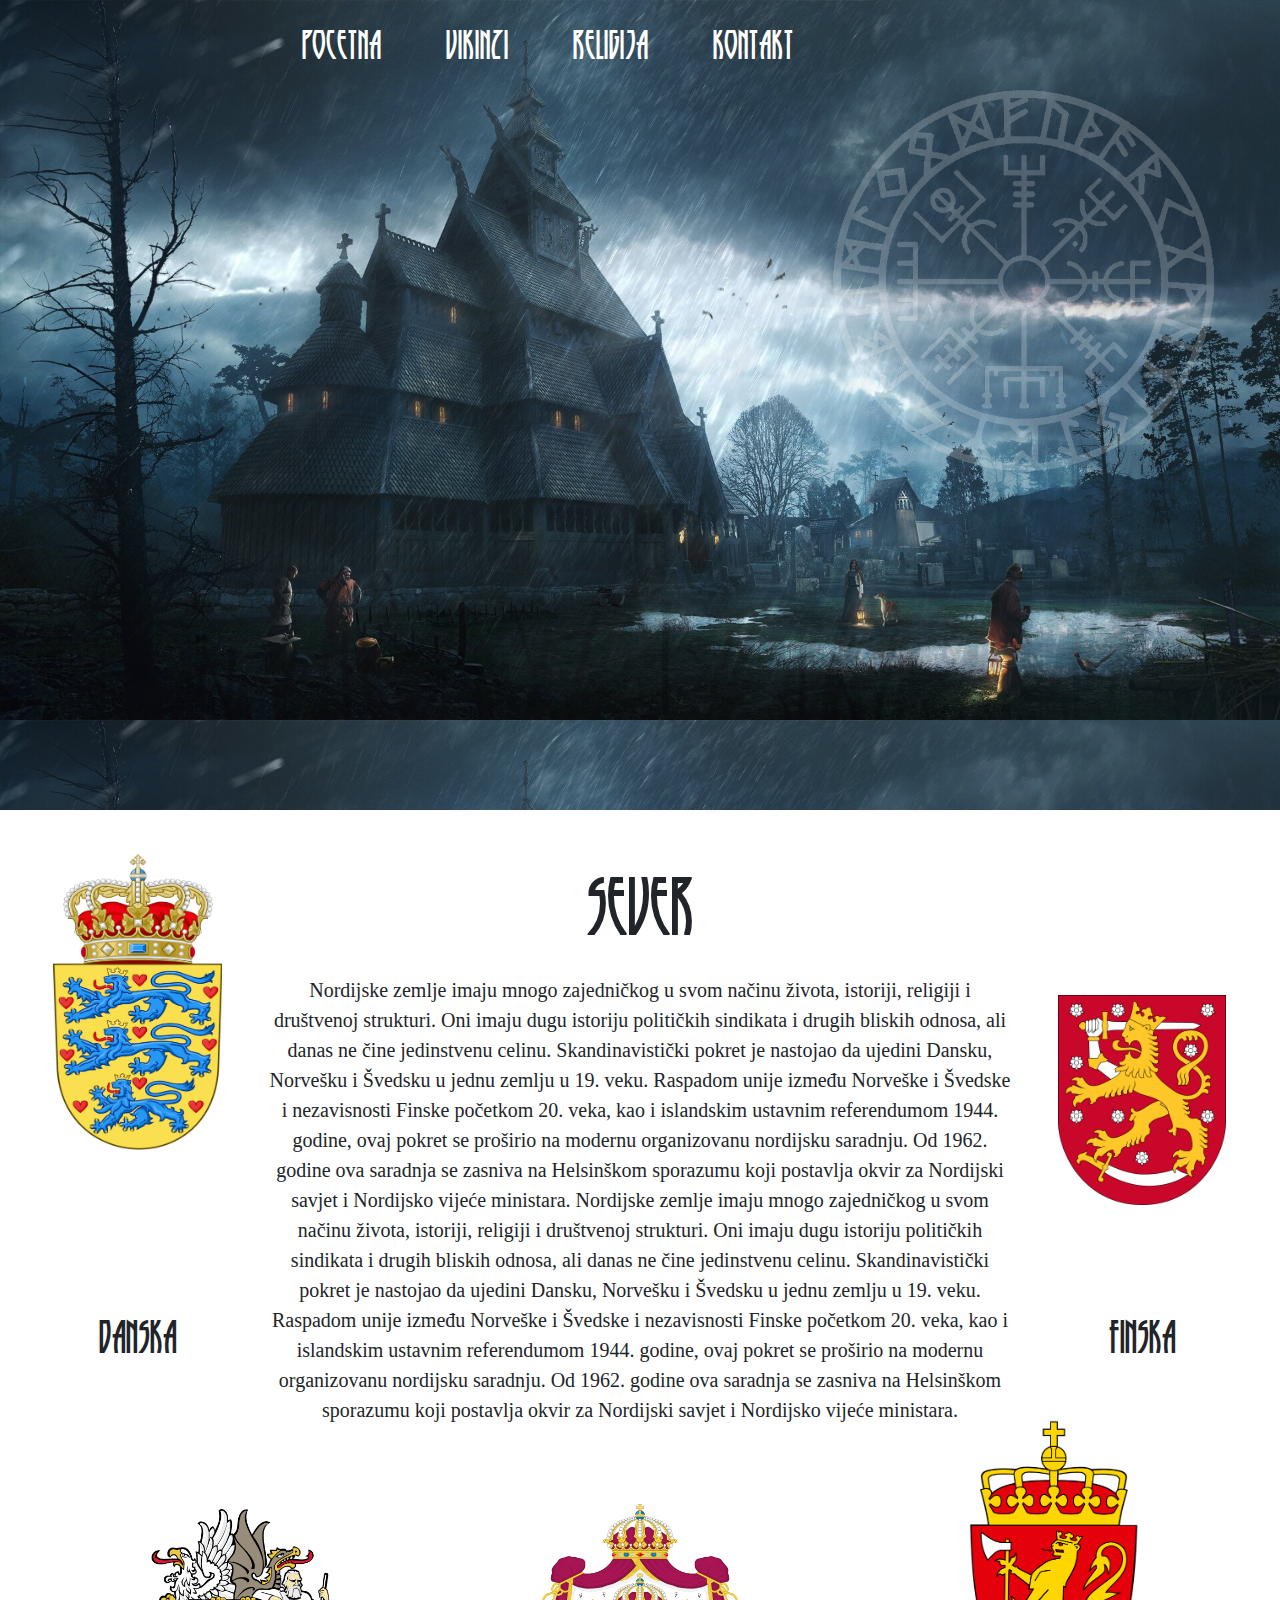
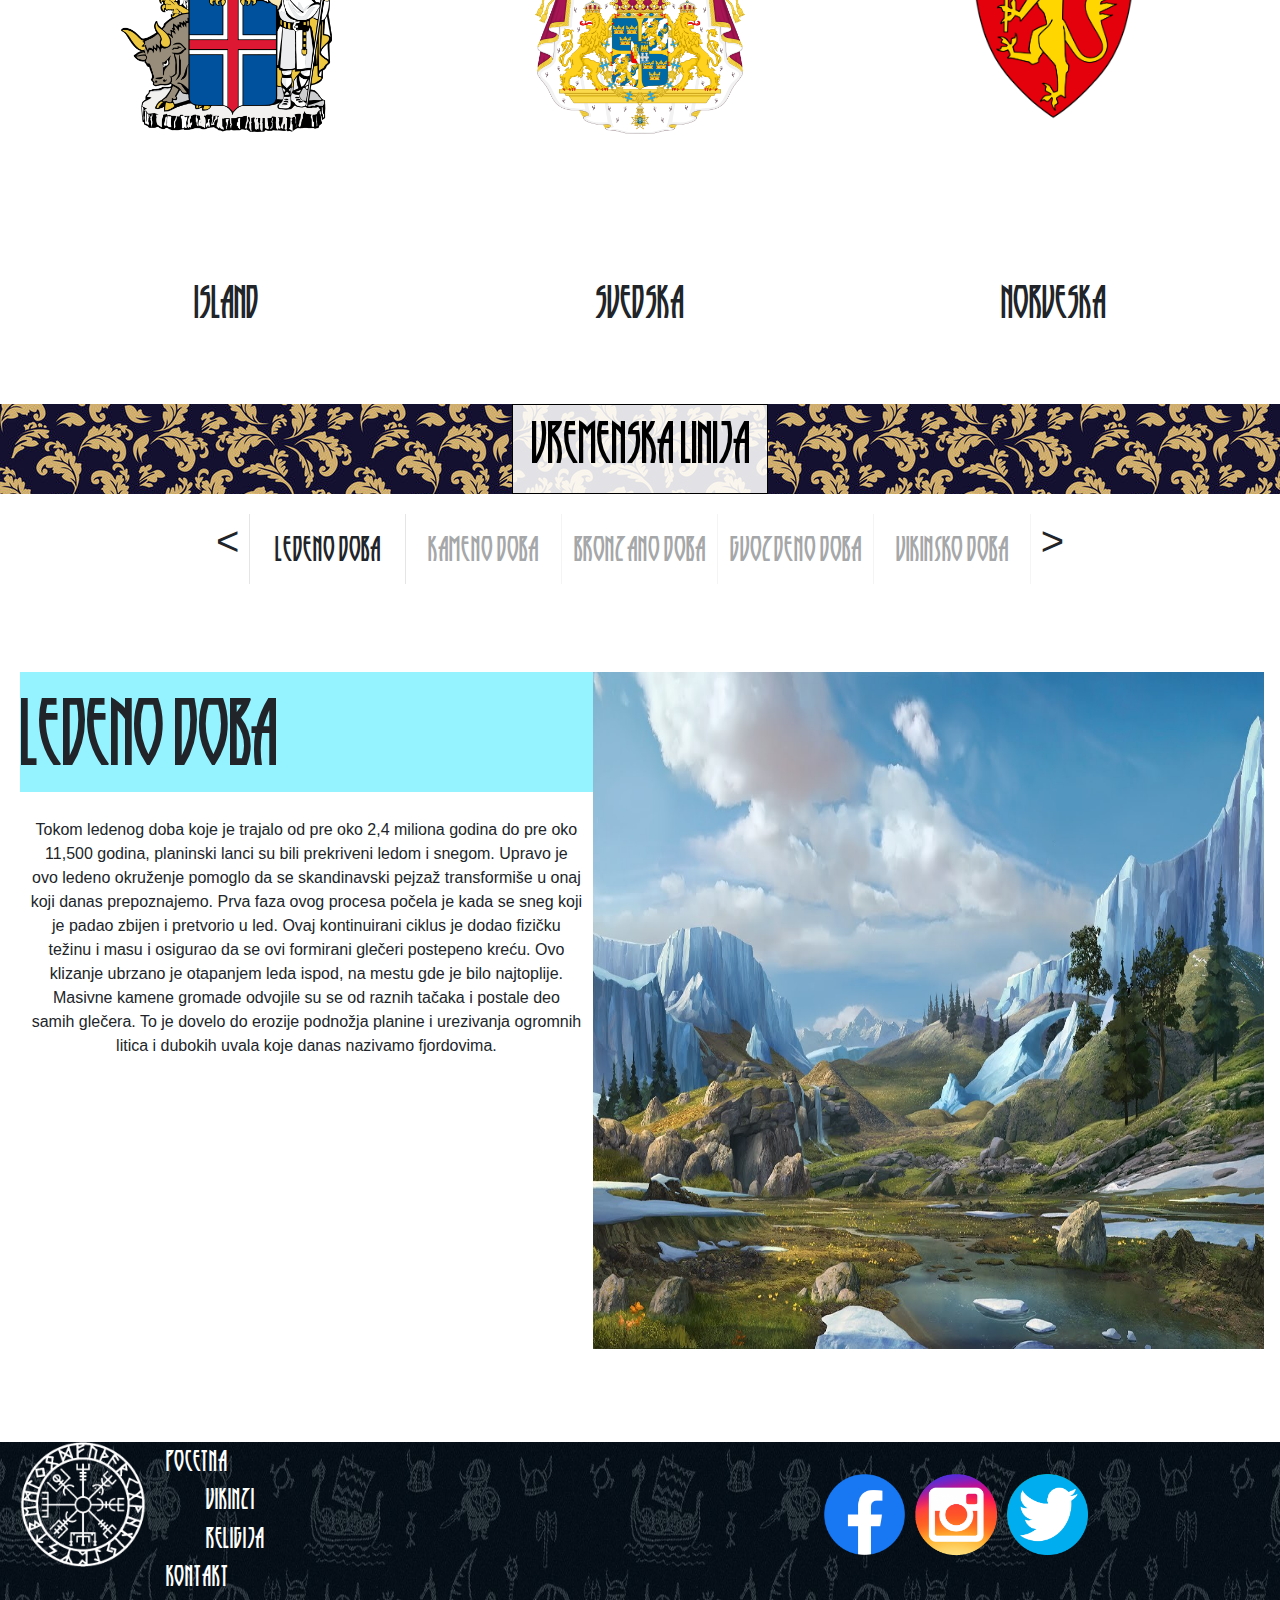
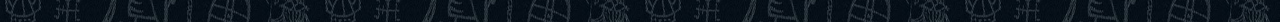
==== index.html @ c55fd747 "commit1" ====
<!DOCTYPE html>
<html lang="en">
<head>
    <meta charset="UTF-8">
    <meta http-equiv="X-UA-Compatible" content="IE=edge">
    <meta name="viewport" content="width=device-width, initial-scale=1.0">  
    <link rel="stylesheet" href="index.css">
    <link rel="preconnect" href="https://fonts.gstatic.com" crossorigin>
<link href="https://fonts.googleapis.com/css2?family=Sora:wght@100;200&display=swap" rel="stylesheet">
<!-- KRAJ FONTA -->
<!-- BOOTSTRAP 4 -->
<link rel="stylesheet" href="https://maxcdn.bootstrapcdn.com/bootstrap/4.0.0/css/bootstrap.min.css" integrity="sha384-Gn5384xqQ1aoWXA+058RXPxPg6fy4IWvTNh0E263XmFcJlSAwiGgFAW/dAiS6JXm" crossorigin="anonymous">

<!-- KRAJ BOOTSTRAPA 4 -->
    <title>Paganism</title>
    <script src="https://ajax.googleapis.com/ajax/libs/jquery/2.1.1/jquery.min.js"></script>
    <script src="https://ajax.googleapis.com/ajax/libs/jquery/3.5.1/jquery.min.js"></script>
    <script src="https://cdnjs.cloudflare.com/ajax/libs/popper.js/1.12.9/umd/popper.min.js" integrity="sha384-ApNbgh9B+Y1QKtv3Rn7W3mgPxhU9K/ScQsAP7hUibX39j7fakFPskvXusvfa0b4Q" crossorigin="anonymous"></script>
    
    <script src="https://maxcdn.bootstrapcdn.com/bootstrap/4.0.0/js/bootstrap.min.js" integrity="sha384-JZR6Spejh4U02d8jOt6vLEHfe/JQGiRRSQQxSfFWpi1MquVdAyjUar5+76PVCmYl" crossorigin="anonymous"></script>
    <script src="javascript.js"></script>
</head>
<body>
    <div class = "navbar1" id="navbar1">
        <div class = "navbar_linkovi1" id = "navbarLink1">
        <a href="index.html">Pocetna</a>
        <a href="vikinzi.html">Vikinzi</a>
        <a href="religija.html">Religija</a>
        <a href="kontakt.html">Kontakt</a>
        </div>
        <!-- <div class="dropdownWrap">
            <p class="dropdown">Bonus ▼</p>
            <div class="dropdownLista">
              <a href="#">Link 1</a>
              <a href="#">Link 2</a>
              <a href="#">Link 3</a>
            </div>
          </div> -->
    </div>
    <div class = "first">
        <div class = "navbar">
            <div class = "navbar_linkovi" id = "navbarLink">
            <a href="index.html">Pocetna</a>
            <a href="vikinzi.html">Vikinzi</a>
            <a href="religija.html">Religija</a>
            <a href="kontakt.html">Kontakt</a>
            </div>
            <!-- <div class="dropdownWrap">
                <p class="dropdown">Bonus ▼</p>
                <div class="dropdownLista">
                  <a href="#">Link 1</a>
                  <a href="#">Link 2</a>
                  <a href="#">Link 3</a>
                </div>
              </div> -->
        </div>

        <div class = "first_norsePNG">

        </div>
    </div>

    <!-- <br><br> --> <br>

    <div class = "second">
        <div class = "second_1strow">
        <div class = "zemlja">
            <div class = "danska_head">

            </div>
            <div class = "danska_body">
                <p>DANSKA</p>
            </div>
            
        </div>

        <div class = "second_text">
            <p style="font-size: 70px;font-family: norse;">SEVER</p>
            <p>Nordijske zemlje imaju mnogo zajedničkog u svom načinu života, istoriji, religiji i društvenoj strukturi. Oni imaju dugu istoriju političkih sindikata i drugih bliskih odnosa, ali danas ne čine jedinstvenu celinu. Skandinavistički pokret je nastojao da ujedini Dansku, Norvešku i Švedsku u jednu zemlju u 19. veku. Raspadom unije između Norveške i Švedske i nezavisnosti Finske početkom 20. veka, kao i islandskim ustavnim referendumom 1944. godine, ovaj pokret se proširio na modernu organizovanu nordijsku saradnju. Od 1962. godine ova saradnja se zasniva na Helsinškom sporazumu koji postavlja okvir za Nordijski savjet i Nordijsko vijeće ministara.
                Nordijske zemlje imaju mnogo zajedničkog u svom načinu života, istoriji, religiji i društvenoj strukturi. Oni imaju dugu istoriju političkih sindikata i drugih bliskih odnosa, ali danas ne čine jedinstvenu celinu. Skandinavistički pokret je nastojao da ujedini Dansku, Norvešku i Švedsku u jednu zemlju u 19. veku. Raspadom unije između Norveške i Švedske i nezavisnosti Finske početkom 20. veka, kao i islandskim ustavnim referendumom 1944. godine, ovaj pokret se proširio na modernu organizovanu nordijsku saradnju. Od 1962. godine ova saradnja se zasniva na Helsinškom sporazumu koji postavlja okvir za Nordijski savjet i Nordijsko vijeće ministara.
            </p>
        </div>

        <div class = "zemlja">
            <div style="height:25%;"></div>
            <div class = "finska_head">

            </div>
            <div class = "finska_body">
                <p>FINSKA</p>
            </div>
            
        </div>

        </div>

        <div class = "second_2ndrow">

        <div class = "zemlja">
            <div style = "height:16%;"></div>
            <div class = "island_head">

            </div>
            <div class = "island_body">
                <p>ISLAND</p>
            </div>
            
        </div>
        
        <div class = "zemlja">
            <div style = "height:15%"></div>
            <div class = "svedska_head">

            </div>
            <div class = "svedska_body">
                <p>SVEDSKA</p>
            </div>
            
        </div>

        <div class = "zemlja">
            <div class = "norveska_head">

            </div>
            <div class = "norveska_body">
                <p>NORVESKA</p>
            </div>
            
        </div>

     </div>

    </div>
    <div class = "banner">
        <p style = "border:1px solid black;height:100%;width:20%;background-color:rgba(255, 255, 255, 0.877);font-size: 50px;color:black;margin: auto;text-align:center;font-family: norse;">VREMENSKA LINIJA</p>
    </div>

    
    <div class = "timeline">
        <div class = "timeline_head">
            <p class = "strelica" onclick="funkcijaStreliceLevo()"><</p>
            <div class = "iceage1" id="iceage1" onclick="funkcija()" style = "border-left:1px solid rgba(0, 0, 0, 0.1);">Ledeno doba</div>
            <div class = "stoneage1" id="stoneage1" onclick="funkcija1()" style = "opacity:0.4;">Kameno doba</div>
            <div class = "bronzeage1" id="bronzeage1" onclick="funkcija2()" style = "opacity:0.4;">Bronzano doba</div>
            <div class = "ironage1" id="ironage1" onclick="funkcija3()" style = "opacity:0.4;">Gvozdeno doba</div>
            <div class = "vikingage1" id="vikingage1" onclick="funkcija4()" style = "opacity:0.4;">Vikinsko doba</div>
            <p class = "strelica" onclick="funkcijaStreliceDesno()">></p>
        </div>
        <div class = "timeline_body">
            <!-- <div class = "timeline_linija" style="text-align: center;">
                <p style="width:10%; border:1px solid">2,400,000g. pne - 9030g. pne</p>
            </div> -->
            <br><br>
            <div class = "age" id="iceage">

                <div class = "age_text">
                    <p style = "font-family: norse;font-size: 80px;background-color: rgb(148, 243, 255);">LEDENO DOBA</p>
                <p style="padding:10px; text-align: center;">Tokom ledenog doba koje je trajalo od pre oko 2,4 miliona godina do pre oko 11,500 godina, planinski lanci su bili prekriveni ledom i snegom. Upravo je ovo ledeno okruženje pomoglo da se skandinavski pejzaž transformiše u onaj koji danas prepoznajemo.
                    Prva faza ovog procesa počela je kada se sneg koji je padao zbijen i pretvorio u led. Ovaj kontinuirani ciklus je dodao fizičku težinu i masu i osigurao da se ovi formirani glečeri postepeno kreću. Ovo klizanje ubrzano je otapanjem leda ispod, na mestu gde je bilo najtoplije.
                    
                    Masivne kamene gromade odvojile su se od raznih tačaka i postale deo samih glečera. To je dovelo do erozije podnožja planine i urezivanja ogromnih litica i dubokih uvala koje danas nazivamo fjordovima.   
                </p>
                </div>
                <div class = "iceage_img">
                    
                </div>
            </div>
            <div class = "ageHidden" id="stoneage">
                <div class = "age_text">
                    <p style = "font-family: norse;font-size: 80px;background-color: #afafaf;">KAMENO DOBA</p>
                    <p style="padding:10px; text-align: center;">Otapanje ledenih pokrivača donelo je novu eru, kameno doba. Ove otvorene obalne ravnice postale su idealna mesta za najranije skandinavske stanovnike da obrađuju zemlju. Ovi prvi doseljenici regiona mogu se pratiti još od kamenog doba.
    
                    Dokazi sugerišu da je ova populacija prvi put stigla negde između 10.000 pne i 5.000 pne. Prvo su se naselili na ravnim prostranstvima Danske i na jugu Švedske. Drugi delovi Evrope su već bili naseljeni u to vreme.
                    
                    Prvi poznati Skandinavac bio je "čovek Kelbjerga", datirano oko 8.000 godina pre nove ere. Njegovo telo je pronađeno iz močvare u Kelbjergu u Danskoj, nedaleko od Odensea.
                </p> 
                </div>
                <div class = "stoneage_img">
    
                </div>
                
            </div>
            
            <div class = "ageHidden" id = "bronzeage">
                <div class = "age_text">
                    <p style = "font-family: norse;font-size: 80px;background-color: #ffd1b0;">BRONZANO DOBA</p>
                    <p style="padding:10px; text-align: center;">Sledeće je došlo nordijsko bronzano doba između 1700. i 500. pre nove ere. U ovom periodu ne vidimo samo naseljenike na područjima Švedske i Danske, već i Norveške. Generalno, naseljena područja su nastala u priobalnim i nižim područjima, od granice sa Švedskom pa sve do Trondhajma.
                    Tokom bronzanog doba nije bilo gradova i velikih sela, samo mali broj stanova i salaša na jednom mestu. Uglavnom su se sastojale od dugih drvenih konstrukcija, sličnih dugim kućama koje su gradili Vikinzi, i bili su dom za velike porodice i srodstva.
                    U to vreme ljudi su se bavili zemljoradnjom, sa pšenicom, prosom i ječmom, najzastupljenijim usevima. Pošto su ova naselja bila na obali, i ribolov je postao sastavni deo lova na hranu. Pored toga, lovili su i u unutrašnjosti zemlje na životinje poput losa i jelena.
                    Ljudi iz bronzanog doba su takođe izvozili ćilibar (fosilizovanu smolu drveta) u zamenu za metale. Ovim zanatom, Skandinavci su postali veoma vešti u metalskoj obradi.</p>
                </div>
                <div class = "bronzeage_img">
    
                </div>
            </div>

            <div class = "ageHidden" id = "ironage">
                <div class = "age_text">
                    <p style = "font-family: norse;font-size: 80px;background-color: #ada99f ;">GVOZDENO DOBA</p>
                <p style="padding:10px; text-align: center;">Nakon bronzanog doba, došlo je skandinavsko gvozdeno doba od oko 500. pre nove ere do 800. godine nove ere. To je neposredno prethodilo početku doba Vikinga, koje je počelo oko 800. godine nove ere.
                    Ipak, stanovništvo je bilo ograničeno na nizije i priobalna područja u Norveškoj, Švedskoj i Danskoj. Međutim, prvobitna naselja iz prethodnog doba bila su veća i robusnija. Iznikli su na zemljištima koja su ranije bila samo okupirana od prirode.
                    Zbog sukoba i ratova u centralnoj Evropi između keltskih plemena i mediteranskog stanovništva, trgovina u i iz Skandinavije je bila ozbiljno poremećena. Većina uspostavljenih ruta prolazila je upravo kroz ova napeta područja i tako je trgovina skoro stala. Po prvi put posle mnogo godina, narod Skandinavije je morao da bude potpuno samodovoljan. Morali su biti snalažljivi, pa su razvili nove načine preživljavanja. U Danskoj, sa sada oskudnom količinom uvezenih metala, gvožđe se proizvodilo iz naslaga pronađenih u močvarama.
                    Gvožđe je bilo mnogo jače i korisnije za oružje i oruđe, tako da narod više nije morao da zavisi od uvezene bronze iz Evrope.</p>
                </div>
                <div class = "ironage_img">
    
                </div>
            </div>

            <div class = "ageHidden" id = "vikingage">
                <div class = "age_text">
                    <p style = "font-family: norse;font-size: 80px; background-color: #67bebe;">VIKINSKO DOBA</p>
            <p style="padding:10px; text-align: center;">Vikinško doba (793–1066. n.e.) je period srednjeg veka kada su nordijci poznati kao Vikinzi preduzeli velike napade, kolonizaciju, osvajanje i trgovinu širom Evrope i stigli do Severne Amerike. Priče iz tog doba — neke zasnovane na činjenicama, druge uglavnom na fikciji — takođe su postale deo popularne kulture, posebno poslednjih godina.</p>
                </div>
                <div class = "vikingage_img">
    
                </div>
            </div>
        </div>
    </div>
    <br><br>


    <div class = "footer">
        <div class = "footer_img"></div>
        <div class = "footer_text"> 
            <a href="index.html">Pocetna</a> <br>
            &nbsp&nbsp&nbsp&nbsp&nbsp&nbsp&nbsp&nbsp&nbsp<a href="vikinzi.html">Vikinzi</a> <br>
            &nbsp&nbsp&nbsp&nbsp&nbsp&nbsp&nbsp&nbsp&nbsp<a href="religija.html">Religija</a> <br>
            <a href="kontakt.html">Kontakt</a>
        </div>
        <div class = "footer_button"></div>
        <div style = "height:70%;width:15%; display:flex;margin:auto;">

            <a href = "https://www.facebook.com"class = "slika" style="text-align: center; padding:5px;"><img src="img/facebook.webp" style="height:70%"alt=""></a> 
            <a href = "https://www.instagram.com"class = "slika" style="text-align: center; padding:5px;"><img src="img/instagram.png" style="height:70%"alt=""></a>
            <a href = "https://www.twitter.com"class = "slika" style="text-align: center; padding:5px;"><img src="img/twitter.png" style="height:70%"alt=""></a>
            </div>
    </div>
</body>
</html>
---- index.css ----
body {
    /* height:3000px; */
    /* background: rgb(49,94,99);
    background: linear-gradient(0deg, rgba(49,94,99,1) 0%, rgba(255,255,255,1) 100%); */
    /* background: rgb(21,82,70);
    background: linear-gradient(0deg, rgba(21,82,70,1) 0%, rgba(255,255,255,1) 100%); */
    /* background: rgb(0,0,0);
background: linear-gradient(0deg, rgba(0,0,0,1) 0%, rgba(178,245,255,1) 100%); */
    /* background: rgb(0,0,0);
background: linear-gradient(0deg, rgba(0,0,0,1) 0%, rgba(24,24,24,1) 10%, rgba(22,31,32,1) 17%, rgba(35,53,54,1) 26%, rgba(55,86,87,1) 34%, rgba(140,202,204,1) 67%, rgba(187,246,247,1) 83%, rgba(238,252,252,1) 100%); */
    /* background: rgb(0,0,0);
background: linear-gradient(0deg, rgba(0,0,0,1) 0%, rgba(32,32,65,1) 40%, rgba(92,175,203,1) 87%, rgba(171,241,255,1) 100%); */
/* background: rgb(0,0,0);
background: linear-gradient(0deg, rgba(0,0,0,1) 0%, rgba(64,102,103,1) 47%, rgba(205,253,255,1) 100%); */
/* background: rgb(0,0,0);
background: linear-gradient(0deg, rgba(0,0,0,1) 0%, rgba(31,44,45,1) 17%, rgba(55,86,87,1) 34%, rgba(140,202,204,1) 67%, rgba(187,246,247,1) 83%, rgba(238,252,252,1) 100%); */
}
@font-face {
    font-family: norse;
    src: url(font/RunyTunesRevisitedNF.ttf);
}

.first {
    width:100%;
    height:90vh;
    background-image: url('img/head7.jpg');
    background-size:100%;
}
.first_norsePNG {
    width:40%;
    height: 70%;
    background-size: contain;
    background-repeat: no-repeat;
    position:relative;
    float:right;
    opacity:0.2;
    align-items: center;
    /* border: 1px solid red; */
    background-image: url('img/asd33.png');
}

@font-face {
    font-family: norse2;
    src: url(font/Norse.otf);
}



.navbar {
    width:60%;
    height:11%;
    margin:auto;
    color:white;
}
.navbar_linkovi {
    
    font-size: 35px;
    font-family: norse;
}
.navbar a {
    padding:30px;
    margin:auto;
    color:white;
}
.navbar a:hover {
    text-decoration: none;
    color: #add8e6;
}





.navbar1 {
    width:100%;
    height:7%;
    background-color: rgb(0, 0, 0);
    color:white;
    visibility: hidden;
    position:fixed;
    z-index: 1;
}
.navbar_linkovi1 {
    
    font-size: 35px;
    font-family: norse;
}
.navbar1 a {
    padding:30px;
    margin:auto;
    color:white;
}
.navbar1 a:hover {
    text-decoration: none;
    color: #add8e6;
}





.dropdown {
    border: none;
    background-color: transparent;
}
.dropdownLista {
    display: none;
    position: absolute;
    background-color: rgba(255, 255, 255, 0.37);
}
.dropdownLista a {
    color: black;
    padding: 12px 16px;
    display: block;
}
  
.dropdownLista a:hover {
    background-color: #ddd;
}
.dropdownWrap:hover .dropdownLista {
    display: block;
}


/* TIMELINE */

.timeline {
    width:100%;
    height:100vh;
    padding:20px;
}
.timeline_head {
    width:70%;
    height:70px;
    margin:auto;
    display:flex;
    user-select: none;
}

.timeline_head div {
    text-align: center;
    line-height: 70px;
    font-family: norse;
    font-size: 30px;
    width:20%;
    height:100%;
    border-right:1px solid rgba(0, 0, 0, 0.1);

}
.timeline_head div:hover {
    background: rgb(139,139,139);
    background: linear-gradient(180deg, rgba(139,139,139,1) 0%, rgba(255,255,255,1) 0%, rgba(255,255,255,1) 38%, rgba(255,255,255,1) 63%, rgba(139,139,139,1) 100%);
    cursor: pointer;
}
.timeline_body {
    width:100%;
    height:80%;
    margin-top: 40px;
}
.timeline_linija {
    width:100%;
    height:1px;padding:20px;
}
.age {
    width:97.2%;
    height:75.2%;
    display:flex;  
    opacity:1;
    position: absolute;
    transition: visibility 0s linear 300ms, opacity 300ms;

}
.age_text {
    height:100%;
    width:46.5%; 

}
.ageHidden {
    width:97.2%;
    height:75.2%;
    display:flex;  
    position: absolute;
    opacity:0;
    transition: visibility 0s linear 300ms, opacity 300ms;

}
.iceage_img {
    background-image: url('img/iceAge.jpg');
    background-size: 100% 100%;

    width:54.5%;
    height:100%;
}
.stoneage_img {
    background-image: url('img/stoneAge.jpg');
    background-size: 100% 100%;
    width:54.5%;
    height:100%;
}
.bronzeage_img {
    background-image: url('img/bronzeAge.jpeg');
    background-size: 100% 100%;
    width:54.5%;
    height:100%;
}
.ironage_img {
    background-image: url('img/ironAge.jpg');
    background-size: 100% 100%;
    width:54.5%;
    height:100%;
}
.vikingage_img {
    background-image: url('img/vikingAge.jpg');
    background-size: 100% 100%;
    width:54.5%;
    height:100%;
}

.strelica {
    display: flex; 
    align-items: center; 
    font-size:40px;
    margin-right: 10px; 
    margin-left: 10px; 
    cursor: pointer;
    user-select: none;
}
.strelica:hover {
    color: blue;
}

/* SECOND */

.second {
    width:100%;
    height:130vh;
    padding:20px;
    /* border: 1px solid red; */
    
}
.second_text {
    width:60%;
    height:100%;
    font-size: 20px;
    font-family: 'sans serif';
    text-align: center;
}
.second_1strow{
    width:100%;
    height:50%;

    display:flex;
}
.second_1strow div {
    margin:auto;
}
.second_2ndrow{
    width:100%;
    height:50%;
    display:flex;
}
.second_2ndrow div {
    margin:auto;
}
/* DANSKA */

.zemlja {
    width:17%;
    height:100%;

}
.danska_head {
    width:80%;
    height:80%;

    background-size: contain;
    background-repeat: no-repeat;
    background-image: url('img/1.png');
}
.danska_body {
    width:100%;
    height:20%;
    text-align: center;
    font-size: 40px;
    font-family: norse;
}

/* FINSKA */

.finska_head {
    width:80%;
    height:55%;

    background-size: contain;
    background-repeat: no-repeat;
    background-image: url('img/2.png');
}
.finska_body {
    width:100%;
    height:20%;
    text-align: center;
    font-size: 40px;
    font-family: norse;
}

/* ISLAND */

.island_head {
    width:100%;
    height:64%;
    background-size: contain;
    background-repeat: no-repeat;
    background-image: url('img/3.png');
}
.island_body {
    width:100%;
    height:20%;
    text-align: center;
    font-size: 40px;
    font-family: norse;
}

/* NORVESKA */

.norveska_head {
    width:80%;
    height:80%;
    background-size: contain;
    background-repeat: no-repeat;
    background-image: url('img/4.png');
}
.norveska_body {
    width:100%;
    height:20%;
    text-align: center;
    font-size: 40px;
    font-family: norse;
}

/* SVEDSKA */

.svedska_head {
    width:100%;
    height:65%;
    background-size: contain;
    background-repeat: no-repeat;
    background-image: url('img/5.webp');
}
.svedska_body {
    width:100%;
    height:20%;
    text-align: center;
    font-size: 40px;
    font-family: norse;
}

.banner {
    width:100%;
    height:10vh;
   
    background-image: url('img/nordicPattern1.jpg');
}

/* FOOTER */

.footer {
    width:100%;
    height:20vh;
    display:flex;
    background-image: url('img/footerJPG.jpeg');
    background-size: 25% 400%;
}
.footer_img {
    background-image: url('img/asd33.png');
    width:13%;

    height:100%;
    background-size: contain;
    background-repeat: no-repeat;
}
.footer_text {
    width:30%;
    height:100%;

}
.footer_text a {
    color:white;
    font-size: 160%;
    font-family: norse;
}
.footer_text a:hover {
    text-decoration: none;
    color: #add8e6;
}
.slika:hover {
    zoom:150%;
    cursor: pointer;
}
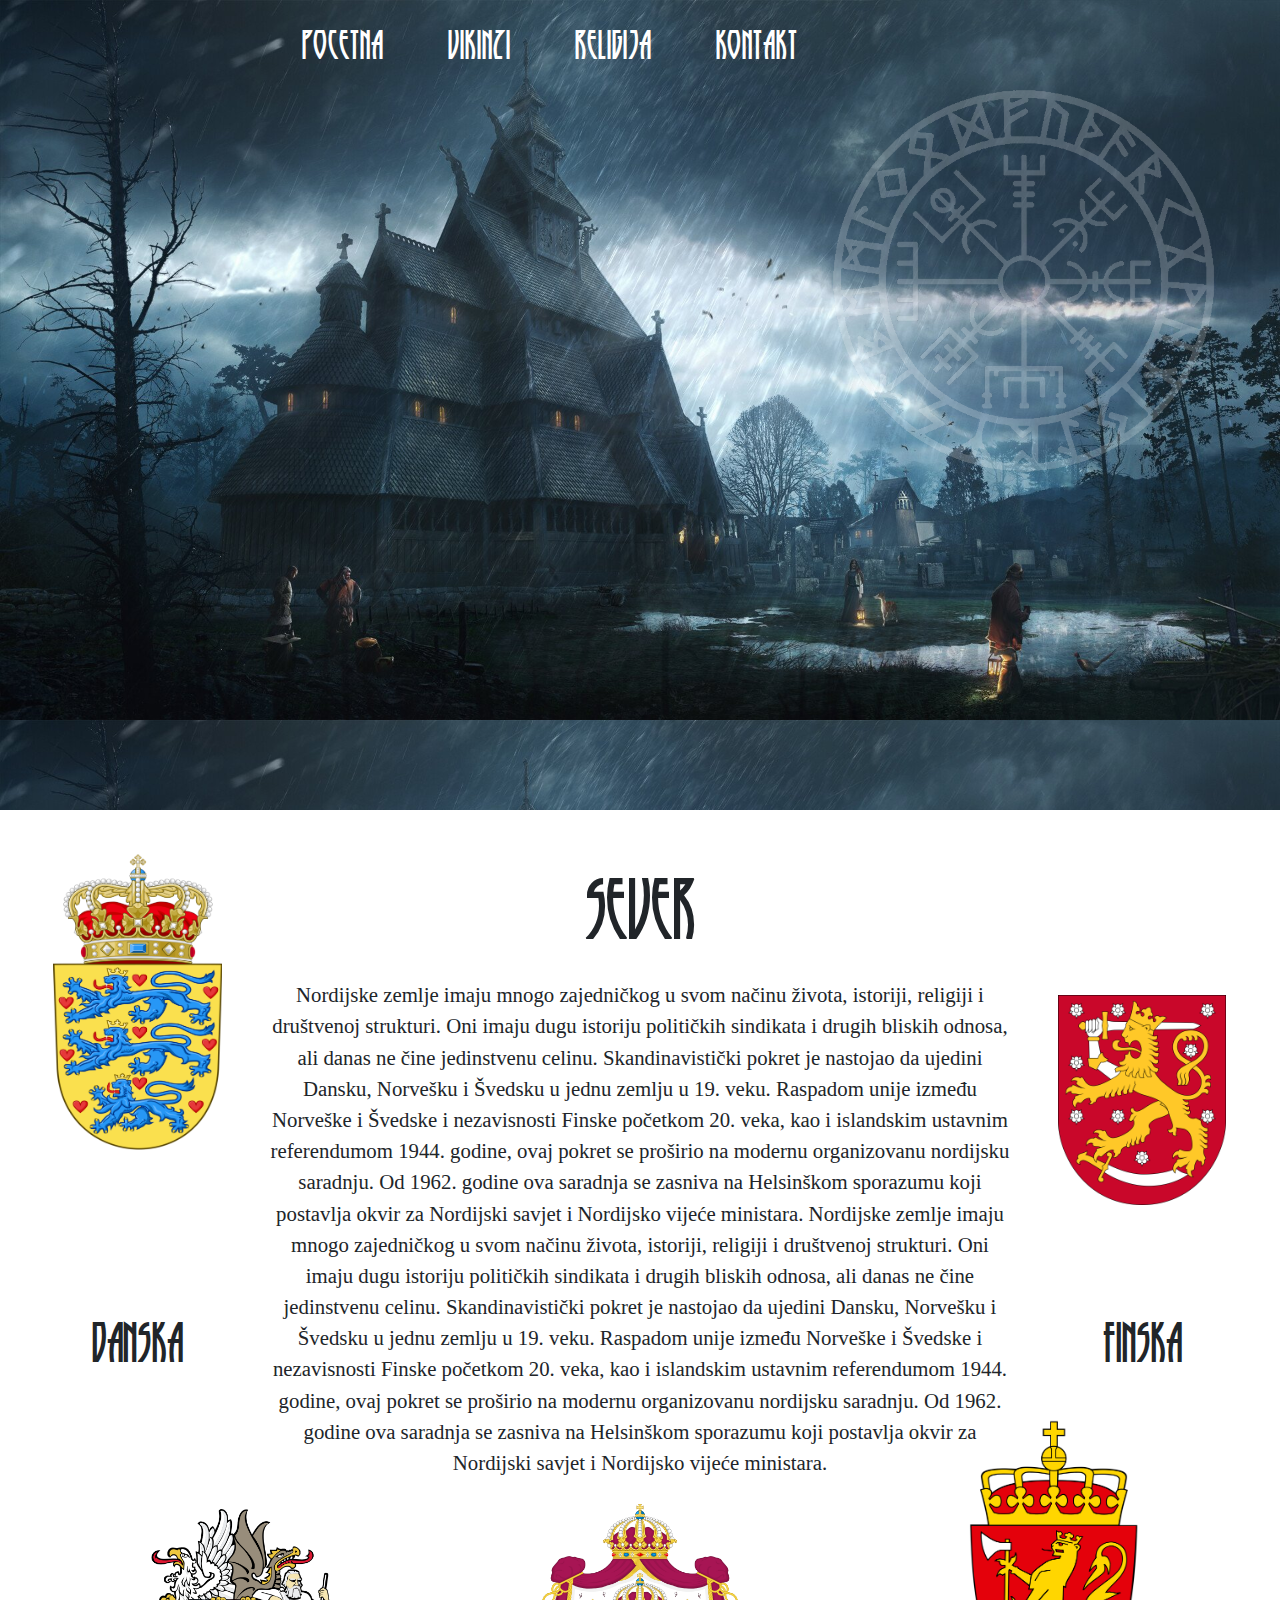
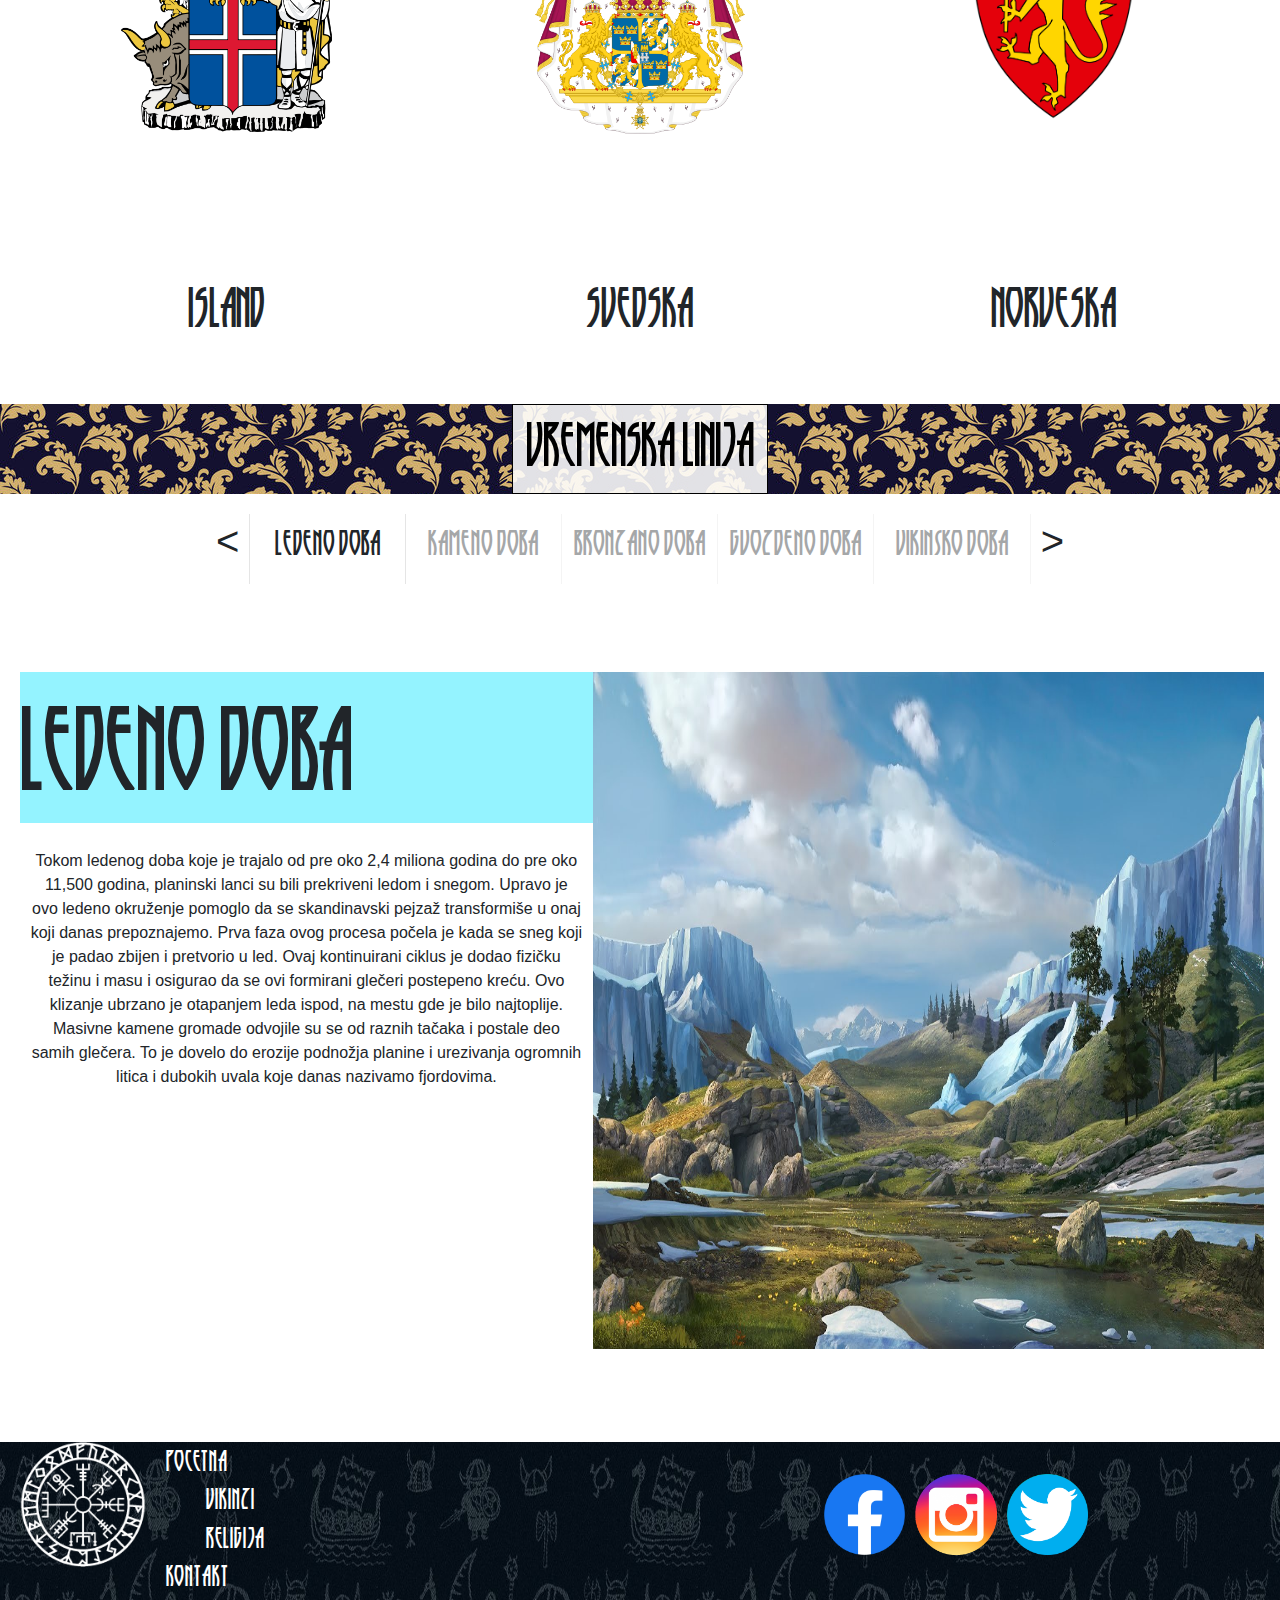
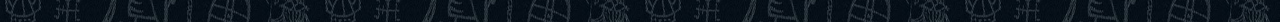
==== commit 97507405: "commitFinal" ====
--- a/index.html
+++ b/index.html
@@ -28,14 +28,6 @@
         <a href="religija.html">Religija</a>
         <a href="kontakt.html">Kontakt</a>
         </div>
-        <!-- <div class="dropdownWrap">
-            <p class="dropdown">Bonus ▼</p>
-            <div class="dropdownLista">
-              <a href="#">Link 1</a>
-              <a href="#">Link 2</a>
-              <a href="#">Link 3</a>
-            </div>
-          </div> -->
     </div>
     <div class = "first">
         <div class = "navbar">
@@ -45,14 +37,6 @@
             <a href="religija.html">Religija</a>
             <a href="kontakt.html">Kontakt</a>
             </div>
-            <!-- <div class="dropdownWrap">
-                <p class="dropdown">Bonus ▼</p>
-                <div class="dropdownLista">
-                  <a href="#">Link 1</a>
-                  <a href="#">Link 2</a>
-                  <a href="#">Link 3</a>
-                </div>
-              </div> -->
         </div>
 
         <div class = "first_norsePNG">
@@ -60,7 +44,7 @@
         </div>
     </div>
 
-    <!-- <br><br> --> <br>
+    <br>
 
     <div class = "second">
         <div class = "second_1strow">
@@ -75,7 +59,7 @@
         </div>
 
         <div class = "second_text">
-            <p style="font-size: 70px;font-family: norse;">SEVER</p>
+            <p style="font-size: 350%;font-family: norse;">SEVER</p>
             <p>Nordijske zemlje imaju mnogo zajedničkog u svom načinu života, istoriji, religiji i društvenoj strukturi. Oni imaju dugu istoriju političkih sindikata i drugih bliskih odnosa, ali danas ne čine jedinstvenu celinu. Skandinavistički pokret je nastojao da ujedini Dansku, Norvešku i Švedsku u jednu zemlju u 19. veku. Raspadom unije između Norveške i Švedske i nezavisnosti Finske početkom 20. veka, kao i islandskim ustavnim referendumom 1944. godine, ovaj pokret se proširio na modernu organizovanu nordijsku saradnju. Od 1962. godine ova saradnja se zasniva na Helsinškom sporazumu koji postavlja okvir za Nordijski savjet i Nordijsko vijeće ministara.
                 Nordijske zemlje imaju mnogo zajedničkog u svom načinu života, istoriji, religiji i društvenoj strukturi. Oni imaju dugu istoriju političkih sindikata i drugih bliskih odnosa, ali danas ne čine jedinstvenu celinu. Skandinavistički pokret je nastojao da ujedini Dansku, Norvešku i Švedsku u jednu zemlju u 19. veku. Raspadom unije između Norveške i Švedske i nezavisnosti Finske početkom 20. veka, kao i islandskim ustavnim referendumom 1944. godine, ovaj pokret se proširio na modernu organizovanu nordijsku saradnju. Od 1962. godine ova saradnja se zasniva na Helsinškom sporazumu koji postavlja okvir za Nordijski savjet i Nordijsko vijeće ministara.
             </p>
@@ -132,7 +116,7 @@
 
     </div>
     <div class = "banner">
-        <p style = "border:1px solid black;height:100%;width:20%;background-color:rgba(255, 255, 255, 0.877);font-size: 50px;color:black;margin: auto;text-align:center;font-family: norse;">VREMENSKA LINIJA</p>
+        <p style = "border:1px solid black;height:100%;width:20%;background-color:rgba(255, 255, 255, 0.877);font-size: 330%;color:black;margin: auto;text-align:center;font-family: norse;">VREMENSKA LINIJA</p>
     </div>
 
     
@@ -147,14 +131,12 @@
             <p class = "strelica" onclick="funkcijaStreliceDesno()">></p>
         </div>
         <div class = "timeline_body">
-            <!-- <div class = "timeline_linija" style="text-align: center;">
-                <p style="width:10%; border:1px solid">2,400,000g. pne - 9030g. pne</p>
-            </div> -->
+
             <br><br>
             <div class = "age" id="iceage">
 
                 <div class = "age_text">
-                    <p style = "font-family: norse;font-size: 80px;background-color: rgb(148, 243, 255);">LEDENO DOBA</p>
+                    <p style = "font-family: norse;font-size: 630%;background-color: rgb(148, 243, 255);">LEDENO DOBA</p>
                 <p style="padding:10px; text-align: center;">Tokom ledenog doba koje je trajalo od pre oko 2,4 miliona godina do pre oko 11,500 godina, planinski lanci su bili prekriveni ledom i snegom. Upravo je ovo ledeno okruženje pomoglo da se skandinavski pejzaž transformiše u onaj koji danas prepoznajemo.
                     Prva faza ovog procesa počela je kada se sneg koji je padao zbijen i pretvorio u led. Ovaj kontinuirani ciklus je dodao fizičku težinu i masu i osigurao da se ovi formirani glečeri postepeno kreću. Ovo klizanje ubrzano je otapanjem leda ispod, na mestu gde je bilo najtoplije.
                     
@@ -167,7 +149,7 @@
             </div>
             <div class = "ageHidden" id="stoneage">
                 <div class = "age_text">
-                    <p style = "font-family: norse;font-size: 80px;background-color: #afafaf;">KAMENO DOBA</p>
+                    <p style = "font-family: norse;font-size: 630%;background-color: #afafaf;">KAMENO DOBA</p>
                     <p style="padding:10px; text-align: center;">Otapanje ledenih pokrivača donelo je novu eru, kameno doba. Ove otvorene obalne ravnice postale su idealna mesta za najranije skandinavske stanovnike da obrađuju zemlju. Ovi prvi doseljenici regiona mogu se pratiti još od kamenog doba.
     
                     Dokazi sugerišu da je ova populacija prvi put stigla negde između 10.000 pne i 5.000 pne. Prvo su se naselili na ravnim prostranstvima Danske i na jugu Švedske. Drugi delovi Evrope su već bili naseljeni u to vreme.
@@ -183,7 +165,7 @@
             
             <div class = "ageHidden" id = "bronzeage">
                 <div class = "age_text">
-                    <p style = "font-family: norse;font-size: 80px;background-color: #ffd1b0;">BRONZANO DOBA</p>
+                    <p style = "font-family: norse;font-size: 630%;background-color: #ffd1b0;">BRONZANO DOBA</p>
                     <p style="padding:10px; text-align: center;">Sledeće je došlo nordijsko bronzano doba između 1700. i 500. pre nove ere. U ovom periodu ne vidimo samo naseljenike na područjima Švedske i Danske, već i Norveške. Generalno, naseljena područja su nastala u priobalnim i nižim područjima, od granice sa Švedskom pa sve do Trondhajma.
                     Tokom bronzanog doba nije bilo gradova i velikih sela, samo mali broj stanova i salaša na jednom mestu. Uglavnom su se sastojale od dugih drvenih konstrukcija, sličnih dugim kućama koje su gradili Vikinzi, i bili su dom za velike porodice i srodstva.
                     U to vreme ljudi su se bavili zemljoradnjom, sa pšenicom, prosom i ječmom, najzastupljenijim usevima. Pošto su ova naselja bila na obali, i ribolov je postao sastavni deo lova na hranu. Pored toga, lovili su i u unutrašnjosti zemlje na životinje poput losa i jelena.
@@ -196,7 +178,7 @@
 
             <div class = "ageHidden" id = "ironage">
                 <div class = "age_text">
-                    <p style = "font-family: norse;font-size: 80px;background-color: #ada99f ;">GVOZDENO DOBA</p>
+                    <p style = "font-family: norse;font-size: 630%;background-color: #ada99f ;">GVOZDENO DOBA</p>
                 <p style="padding:10px; text-align: center;">Nakon bronzanog doba, došlo je skandinavsko gvozdeno doba od oko 500. pre nove ere do 800. godine nove ere. To je neposredno prethodilo početku doba Vikinga, koje je počelo oko 800. godine nove ere.
                     Ipak, stanovništvo je bilo ograničeno na nizije i priobalna područja u Norveškoj, Švedskoj i Danskoj. Međutim, prvobitna naselja iz prethodnog doba bila su veća i robusnija. Iznikli su na zemljištima koja su ranije bila samo okupirana od prirode.
                     Zbog sukoba i ratova u centralnoj Evropi između keltskih plemena i mediteranskog stanovništva, trgovina u i iz Skandinavije je bila ozbiljno poremećena. Većina uspostavljenih ruta prolazila je upravo kroz ova napeta područja i tako je trgovina skoro stala. Po prvi put posle mnogo godina, narod Skandinavije je morao da bude potpuno samodovoljan. Morali su biti snalažljivi, pa su razvili nove načine preživljavanja. U Danskoj, sa sada oskudnom količinom uvezenih metala, gvožđe se proizvodilo iz naslaga pronađenih u močvarama.
@@ -209,7 +191,7 @@
 
             <div class = "ageHidden" id = "vikingage">
                 <div class = "age_text">
-                    <p style = "font-family: norse;font-size: 80px; background-color: #67bebe;">VIKINSKO DOBA</p>
+                    <p style = "font-family: norse;font-size: 630%; background-color: #67bebe;">VIKINSKO DOBA</p>
             <p style="padding:10px; text-align: center;">Vikinško doba (793–1066. n.e.) je period srednjeg veka kada su nordijci poznati kao Vikinzi preduzeli velike napade, kolonizaciju, osvajanje i trgovinu širom Evrope i stigli do Severne Amerike. Priče iz tog doba — neke zasnovane na činjenicama, druge uglavnom na fikciji — takođe su postale deo popularne kulture, posebno poslednjih godina.</p>
                 </div>
                 <div class = "vikingage_img">
--- a/index.css
+++ b/index.css
@@ -1,20 +1,4 @@
-body {
-    /* height:3000px; */
-    /* background: rgb(49,94,99);
-    background: linear-gradient(0deg, rgba(49,94,99,1) 0%, rgba(255,255,255,1) 100%); */
-    /* background: rgb(21,82,70);
-    background: linear-gradient(0deg, rgba(21,82,70,1) 0%, rgba(255,255,255,1) 100%); */
-    /* background: rgb(0,0,0);
-background: linear-gradient(0deg, rgba(0,0,0,1) 0%, rgba(178,245,255,1) 100%); */
-    /* background: rgb(0,0,0);
-background: linear-gradient(0deg, rgba(0,0,0,1) 0%, rgba(24,24,24,1) 10%, rgba(22,31,32,1) 17%, rgba(35,53,54,1) 26%, rgba(55,86,87,1) 34%, rgba(140,202,204,1) 67%, rgba(187,246,247,1) 83%, rgba(238,252,252,1) 100%); */
-    /* background: rgb(0,0,0);
-background: linear-gradient(0deg, rgba(0,0,0,1) 0%, rgba(32,32,65,1) 40%, rgba(92,175,203,1) 87%, rgba(171,241,255,1) 100%); */
-/* background: rgb(0,0,0);
-background: linear-gradient(0deg, rgba(0,0,0,1) 0%, rgba(64,102,103,1) 47%, rgba(205,253,255,1) 100%); */
-/* background: rgb(0,0,0);
-background: linear-gradient(0deg, rgba(0,0,0,1) 0%, rgba(31,44,45,1) 17%, rgba(55,86,87,1) 34%, rgba(140,202,204,1) 67%, rgba(187,246,247,1) 83%, rgba(238,252,252,1) 100%); */
-}
+
 @font-face {
     font-family: norse;
     src: url(font/RunyTunesRevisitedNF.ttf);
@@ -35,7 +19,6 @@
     float:right;
     opacity:0.2;
     align-items: center;
-    /* border: 1px solid red; */
     background-image: url('img/asd33.png');
 }
 
@@ -54,7 +37,7 @@
 }
 .navbar_linkovi {
     
-    font-size: 35px;
+    font-size: 220%;
     font-family: norse;
 }
 .navbar a {
@@ -82,7 +65,7 @@
 }
 .navbar_linkovi1 {
     
-    font-size: 35px;
+    font-size: 220%;
     font-family: norse;
 }
 .navbar1 a {
@@ -139,7 +122,7 @@
 
 .timeline_head div {
     text-align: center;
-    line-height: 70px;
+    line-height: 190%;
     font-family: norse;
     font-size: 30px;
     width:20%;
@@ -241,7 +224,7 @@
 .second_text {
     width:60%;
     height:100%;
-    font-size: 20px;
+    font-size: 130%;
     font-family: 'sans serif';
     text-align: center;
 }
@@ -281,7 +264,7 @@
     width:100%;
     height:20%;
     text-align: center;
-    font-size: 40px;
+    font-size: 300%;
     font-family: norse;
 }
 
@@ -299,7 +282,7 @@
     width:100%;
     height:20%;
     text-align: center;
-    font-size: 40px;
+    font-size: 300%;
     font-family: norse;
 }
 
@@ -316,7 +299,7 @@
     width:100%;
     height:20%;
     text-align: center;
-    font-size: 40px;
+    font-size: 300%;
     font-family: norse;
 }
 
@@ -333,7 +316,7 @@
     width:100%;
     height:20%;
     text-align: center;
-    font-size: 40px;
+    font-size: 300%;
     font-family: norse;
 }
 
@@ -350,7 +333,7 @@
     width:100%;
     height:20%;
     text-align: center;
-    font-size: 40px;
+    font-size: 300%;
     font-family: norse;
 }
 
@@ -381,7 +364,7 @@
 .footer_text {
     width:30%;
     height:100%;
-
+    font-size: 100%;
 }
 .footer_text a {
     color:white;
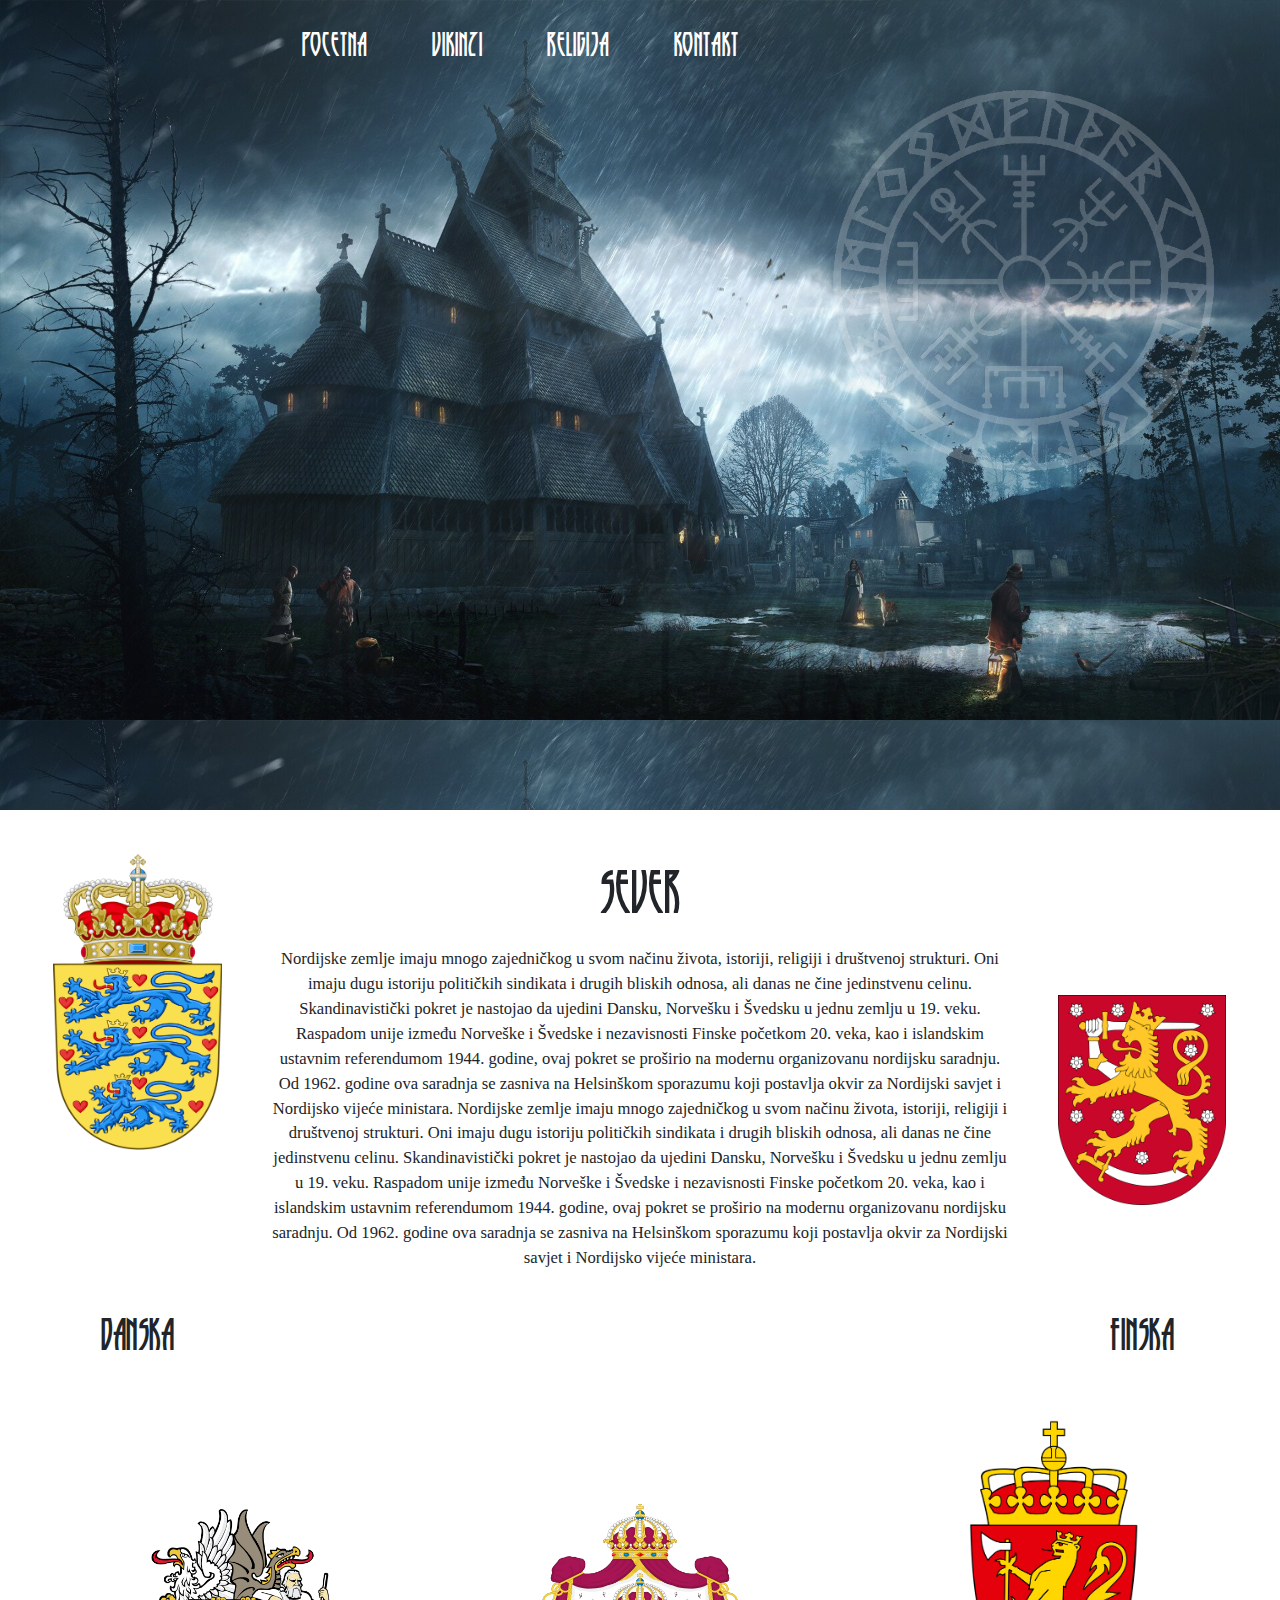
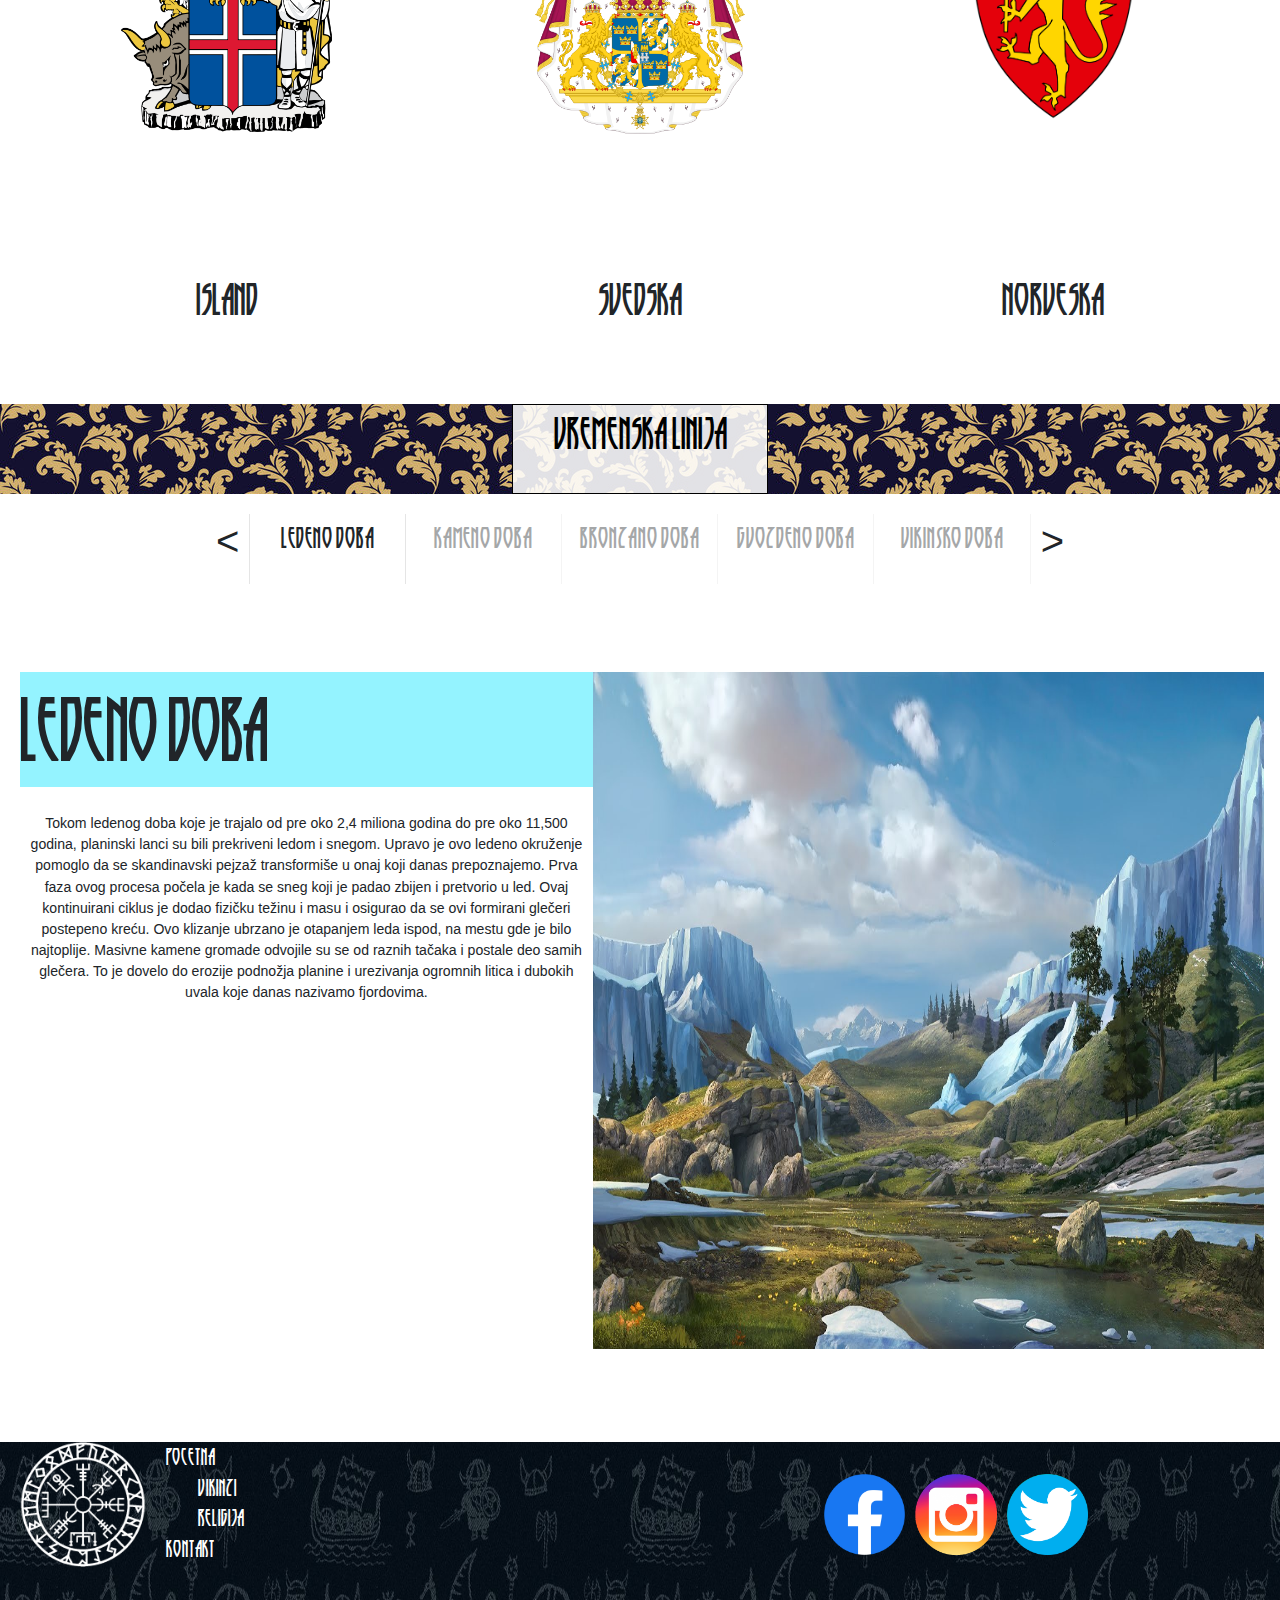
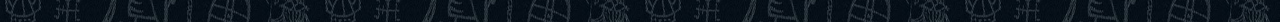
==== commit b9133ea3: "23" ====
--- a/index.html
+++ b/index.html
@@ -59,7 +59,7 @@
         </div>
 
         <div class = "second_text">
-            <p style="font-size: 350%;font-family: norse;">SEVER</p>
+            <p style="font-size: 4vw;font-family: norse;">SEVER</p>
             <p>Nordijske zemlje imaju mnogo zajedničkog u svom načinu života, istoriji, religiji i društvenoj strukturi. Oni imaju dugu istoriju političkih sindikata i drugih bliskih odnosa, ali danas ne čine jedinstvenu celinu. Skandinavistički pokret je nastojao da ujedini Dansku, Norvešku i Švedsku u jednu zemlju u 19. veku. Raspadom unije između Norveške i Švedske i nezavisnosti Finske početkom 20. veka, kao i islandskim ustavnim referendumom 1944. godine, ovaj pokret se proširio na modernu organizovanu nordijsku saradnju. Od 1962. godine ova saradnja se zasniva na Helsinškom sporazumu koji postavlja okvir za Nordijski savjet i Nordijsko vijeće ministara.
                 Nordijske zemlje imaju mnogo zajedničkog u svom načinu života, istoriji, religiji i društvenoj strukturi. Oni imaju dugu istoriju političkih sindikata i drugih bliskih odnosa, ali danas ne čine jedinstvenu celinu. Skandinavistički pokret je nastojao da ujedini Dansku, Norvešku i Švedsku u jednu zemlju u 19. veku. Raspadom unije između Norveške i Švedske i nezavisnosti Finske početkom 20. veka, kao i islandskim ustavnim referendumom 1944. godine, ovaj pokret se proširio na modernu organizovanu nordijsku saradnju. Od 1962. godine ova saradnja se zasniva na Helsinškom sporazumu koji postavlja okvir za Nordijski savjet i Nordijsko vijeće ministara.
             </p>
@@ -116,7 +116,7 @@
 
     </div>
     <div class = "banner">
-        <p style = "border:1px solid black;height:100%;width:20%;background-color:rgba(255, 255, 255, 0.877);font-size: 330%;color:black;margin: auto;text-align:center;font-family: norse;">VREMENSKA LINIJA</p>
+        <p style = "border:1px solid black;height:100%;width:20%;background-color:rgba(255, 255, 255, 0.877);font-size:3vw;color:black;margin: auto;text-align:center;font-family: norse;">VREMENSKA LINIJA</p>
     </div>
 
     
@@ -136,7 +136,7 @@
             <div class = "age" id="iceage">
 
                 <div class = "age_text">
-                    <p style = "font-family: norse;font-size: 630%;background-color: rgb(148, 243, 255);">LEDENO DOBA</p>
+                    <p style = "font-family: norse;font-size: 6vw;background-color: rgb(148, 243, 255);">LEDENO DOBA</p>
                 <p style="padding:10px; text-align: center;">Tokom ledenog doba koje je trajalo od pre oko 2,4 miliona godina do pre oko 11,500 godina, planinski lanci su bili prekriveni ledom i snegom. Upravo je ovo ledeno okruženje pomoglo da se skandinavski pejzaž transformiše u onaj koji danas prepoznajemo.
                     Prva faza ovog procesa počela je kada se sneg koji je padao zbijen i pretvorio u led. Ovaj kontinuirani ciklus je dodao fizičku težinu i masu i osigurao da se ovi formirani glečeri postepeno kreću. Ovo klizanje ubrzano je otapanjem leda ispod, na mestu gde je bilo najtoplije.
                     
@@ -149,7 +149,7 @@
             </div>
             <div class = "ageHidden" id="stoneage">
                 <div class = "age_text">
-                    <p style = "font-family: norse;font-size: 630%;background-color: #afafaf;">KAMENO DOBA</p>
+                    <p style = "font-family: norse;font-size: 6vw;background-color: #afafaf;">KAMENO DOBA</p>
                     <p style="padding:10px; text-align: center;">Otapanje ledenih pokrivača donelo je novu eru, kameno doba. Ove otvorene obalne ravnice postale su idealna mesta za najranije skandinavske stanovnike da obrađuju zemlju. Ovi prvi doseljenici regiona mogu se pratiti još od kamenog doba.
     
                     Dokazi sugerišu da je ova populacija prvi put stigla negde između 10.000 pne i 5.000 pne. Prvo su se naselili na ravnim prostranstvima Danske i na jugu Švedske. Drugi delovi Evrope su već bili naseljeni u to vreme.
@@ -165,7 +165,7 @@
             
             <div class = "ageHidden" id = "bronzeage">
                 <div class = "age_text">
-                    <p style = "font-family: norse;font-size: 630%;background-color: #ffd1b0;">BRONZANO DOBA</p>
+                    <p style = "font-family: norse;font-size: 6vw;background-color: #ffd1b0;">BRONZANO DOBA</p>
                     <p style="padding:10px; text-align: center;">Sledeće je došlo nordijsko bronzano doba između 1700. i 500. pre nove ere. U ovom periodu ne vidimo samo naseljenike na područjima Švedske i Danske, već i Norveške. Generalno, naseljena područja su nastala u priobalnim i nižim područjima, od granice sa Švedskom pa sve do Trondhajma.
                     Tokom bronzanog doba nije bilo gradova i velikih sela, samo mali broj stanova i salaša na jednom mestu. Uglavnom su se sastojale od dugih drvenih konstrukcija, sličnih dugim kućama koje su gradili Vikinzi, i bili su dom za velike porodice i srodstva.
                     U to vreme ljudi su se bavili zemljoradnjom, sa pšenicom, prosom i ječmom, najzastupljenijim usevima. Pošto su ova naselja bila na obali, i ribolov je postao sastavni deo lova na hranu. Pored toga, lovili su i u unutrašnjosti zemlje na životinje poput losa i jelena.
@@ -178,7 +178,7 @@
 
             <div class = "ageHidden" id = "ironage">
                 <div class = "age_text">
-                    <p style = "font-family: norse;font-size: 630%;background-color: #ada99f ;">GVOZDENO DOBA</p>
+                    <p style = "font-family: norse;font-size: 6vw;background-color: #ada99f ;">GVOZDENO DOBA</p>
                 <p style="padding:10px; text-align: center;">Nakon bronzanog doba, došlo je skandinavsko gvozdeno doba od oko 500. pre nove ere do 800. godine nove ere. To je neposredno prethodilo početku doba Vikinga, koje je počelo oko 800. godine nove ere.
                     Ipak, stanovništvo je bilo ograničeno na nizije i priobalna područja u Norveškoj, Švedskoj i Danskoj. Međutim, prvobitna naselja iz prethodnog doba bila su veća i robusnija. Iznikli su na zemljištima koja su ranije bila samo okupirana od prirode.
                     Zbog sukoba i ratova u centralnoj Evropi između keltskih plemena i mediteranskog stanovništva, trgovina u i iz Skandinavije je bila ozbiljno poremećena. Većina uspostavljenih ruta prolazila je upravo kroz ova napeta područja i tako je trgovina skoro stala. Po prvi put posle mnogo godina, narod Skandinavije je morao da bude potpuno samodovoljan. Morali su biti snalažljivi, pa su razvili nove načine preživljavanja. U Danskoj, sa sada oskudnom količinom uvezenih metala, gvožđe se proizvodilo iz naslaga pronađenih u močvarama.
@@ -191,7 +191,7 @@
 
             <div class = "ageHidden" id = "vikingage">
                 <div class = "age_text">
-                    <p style = "font-family: norse;font-size: 630%; background-color: #67bebe;">VIKINSKO DOBA</p>
+                    <p style = "font-family: norse;font-size: 6vw; background-color: #67bebe;">VIKINSKO DOBA</p>
             <p style="padding:10px; text-align: center;">Vikinško doba (793–1066. n.e.) je period srednjeg veka kada su nordijci poznati kao Vikinzi preduzeli velike napade, kolonizaciju, osvajanje i trgovinu širom Evrope i stigli do Severne Amerike. Priče iz tog doba — neke zasnovane na činjenicama, druge uglavnom na fikciji — takođe su postale deo popularne kulture, posebno poslednjih godina.</p>
                 </div>
                 <div class = "vikingage_img">
--- a/index.css
+++ b/index.css
@@ -37,7 +37,7 @@
 }
 .navbar_linkovi {
     
-    font-size: 220%;
+    font-size: 2.2vw;
     font-family: norse;
 }
 .navbar a {
@@ -65,7 +65,7 @@
 }
 .navbar_linkovi1 {
     
-    font-size: 220%;
+    font-size: 2.2vw;
     font-family: norse;
 }
 .navbar1 a {
@@ -124,7 +124,7 @@
     text-align: center;
     line-height: 190%;
     font-family: norse;
-    font-size: 30px;
+    font-size: 2vw;
     width:20%;
     height:100%;
     border-right:1px solid rgba(0, 0, 0, 0.1);
@@ -156,7 +156,7 @@
 .age_text {
     height:100%;
     width:46.5%; 
-
+    font-size: 1.1vw;
 }
 .ageHidden {
     width:97.2%;
@@ -218,20 +218,17 @@
     width:100%;
     height:130vh;
     padding:20px;
-    /* border: 1px solid red; */
-    
 }
 .second_text {
     width:60%;
     height:100%;
-    font-size: 130%;
+    font-size: 1.3vw;
     font-family: 'sans serif';
     text-align: center;
 }
 .second_1strow{
     width:100%;
     height:50%;
-
     display:flex;
 }
 .second_1strow div {
@@ -264,7 +261,7 @@
     width:100%;
     height:20%;
     text-align: center;
-    font-size: 300%;
+    font-size: 3vw;
     font-family: norse;
 }
 
@@ -282,7 +279,7 @@
     width:100%;
     height:20%;
     text-align: center;
-    font-size: 300%;
+    font-size: 3vw;
     font-family: norse;
 }
 
@@ -299,7 +296,7 @@
     width:100%;
     height:20%;
     text-align: center;
-    font-size: 300%;
+    font-size: 3vw;
     font-family: norse;
 }
 
@@ -316,7 +313,7 @@
     width:100%;
     height:20%;
     text-align: center;
-    font-size: 300%;
+    font-size: 3vw;
     font-family: norse;
 }
 
@@ -333,7 +330,7 @@
     width:100%;
     height:20%;
     text-align: center;
-    font-size: 300%;
+    font-size: 3vw;
     font-family: norse;
 }
 
@@ -356,19 +353,17 @@
 .footer_img {
     background-image: url('img/asd33.png');
     width:13%;
-
-    height:100%;
     background-size: contain;
     background-repeat: no-repeat;
 }
 .footer_text {
     width:30%;
     height:100%;
-    font-size: 100%;
+    font-size: 1vw;
 }
 .footer_text a {
     color:white;
-    font-size: 160%;
+    font-size: 1.6vw;
     font-family: norse;
 }
 .footer_text a:hover {
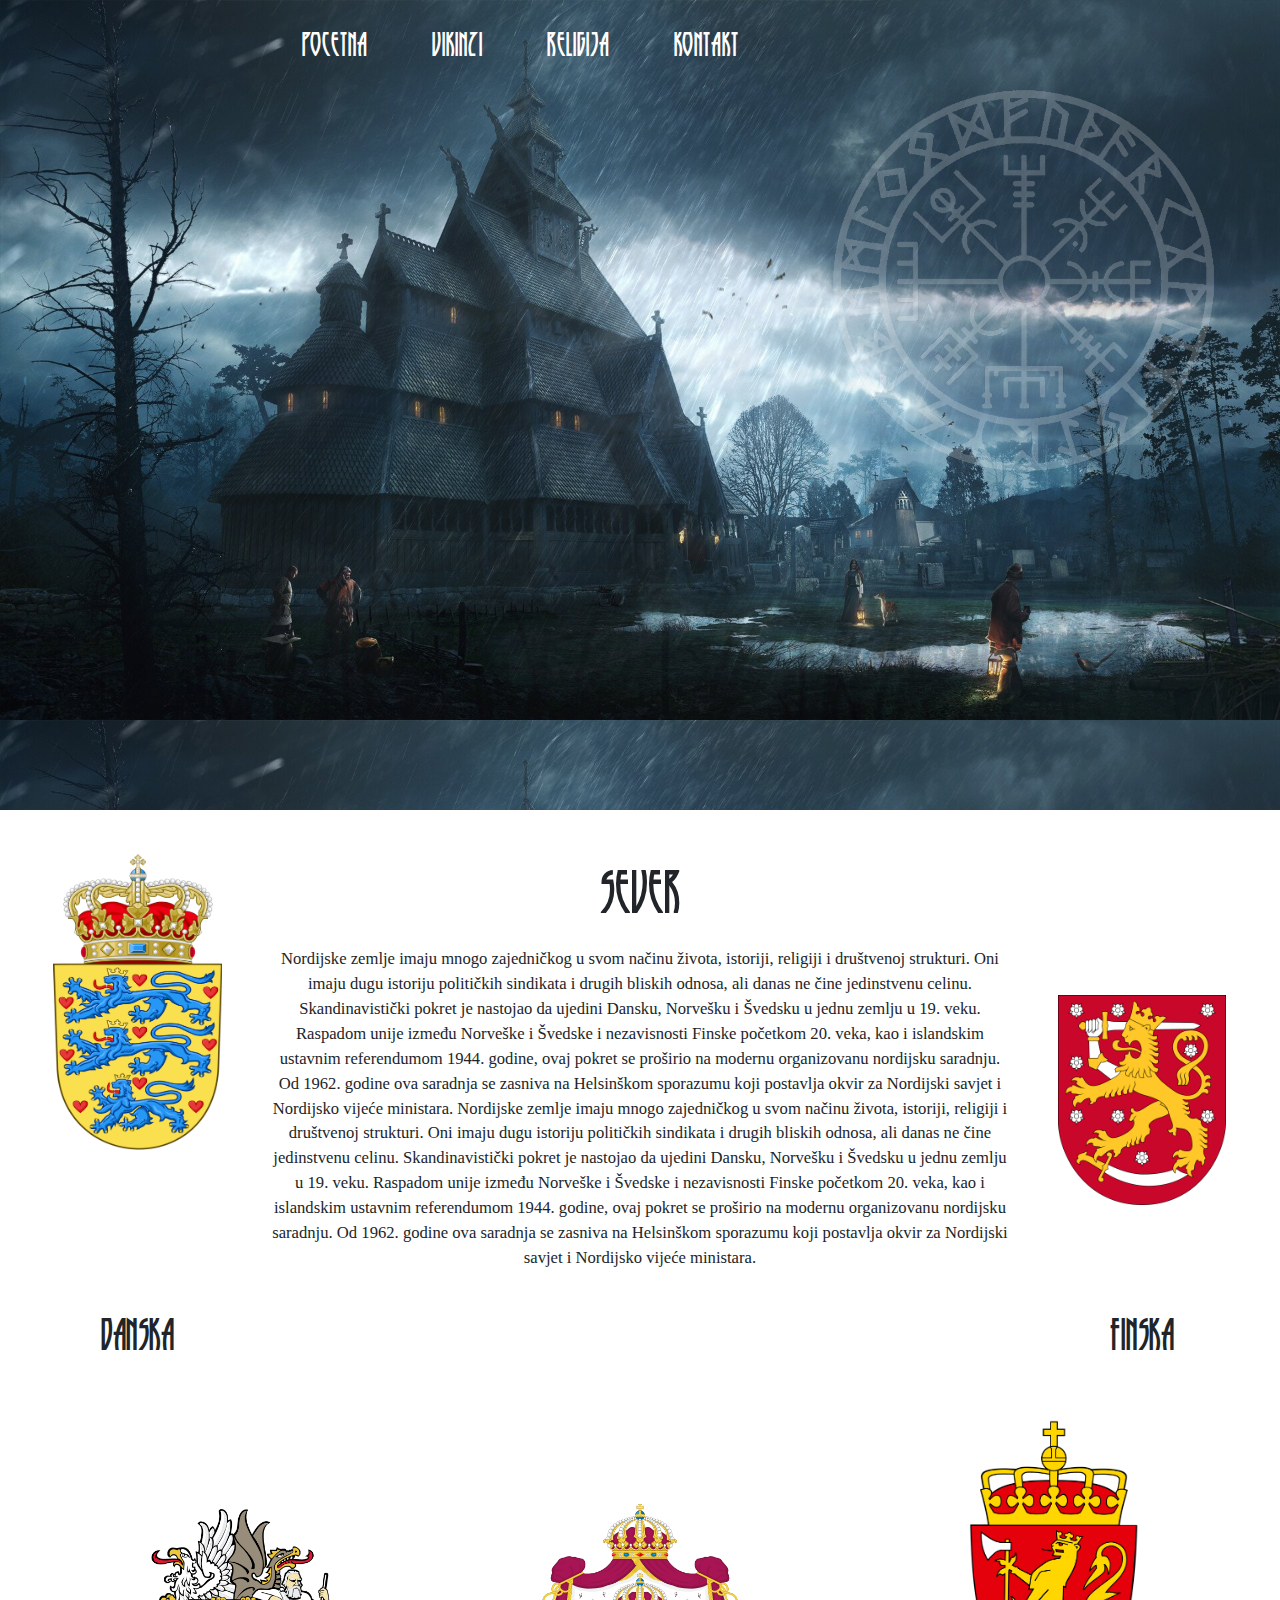
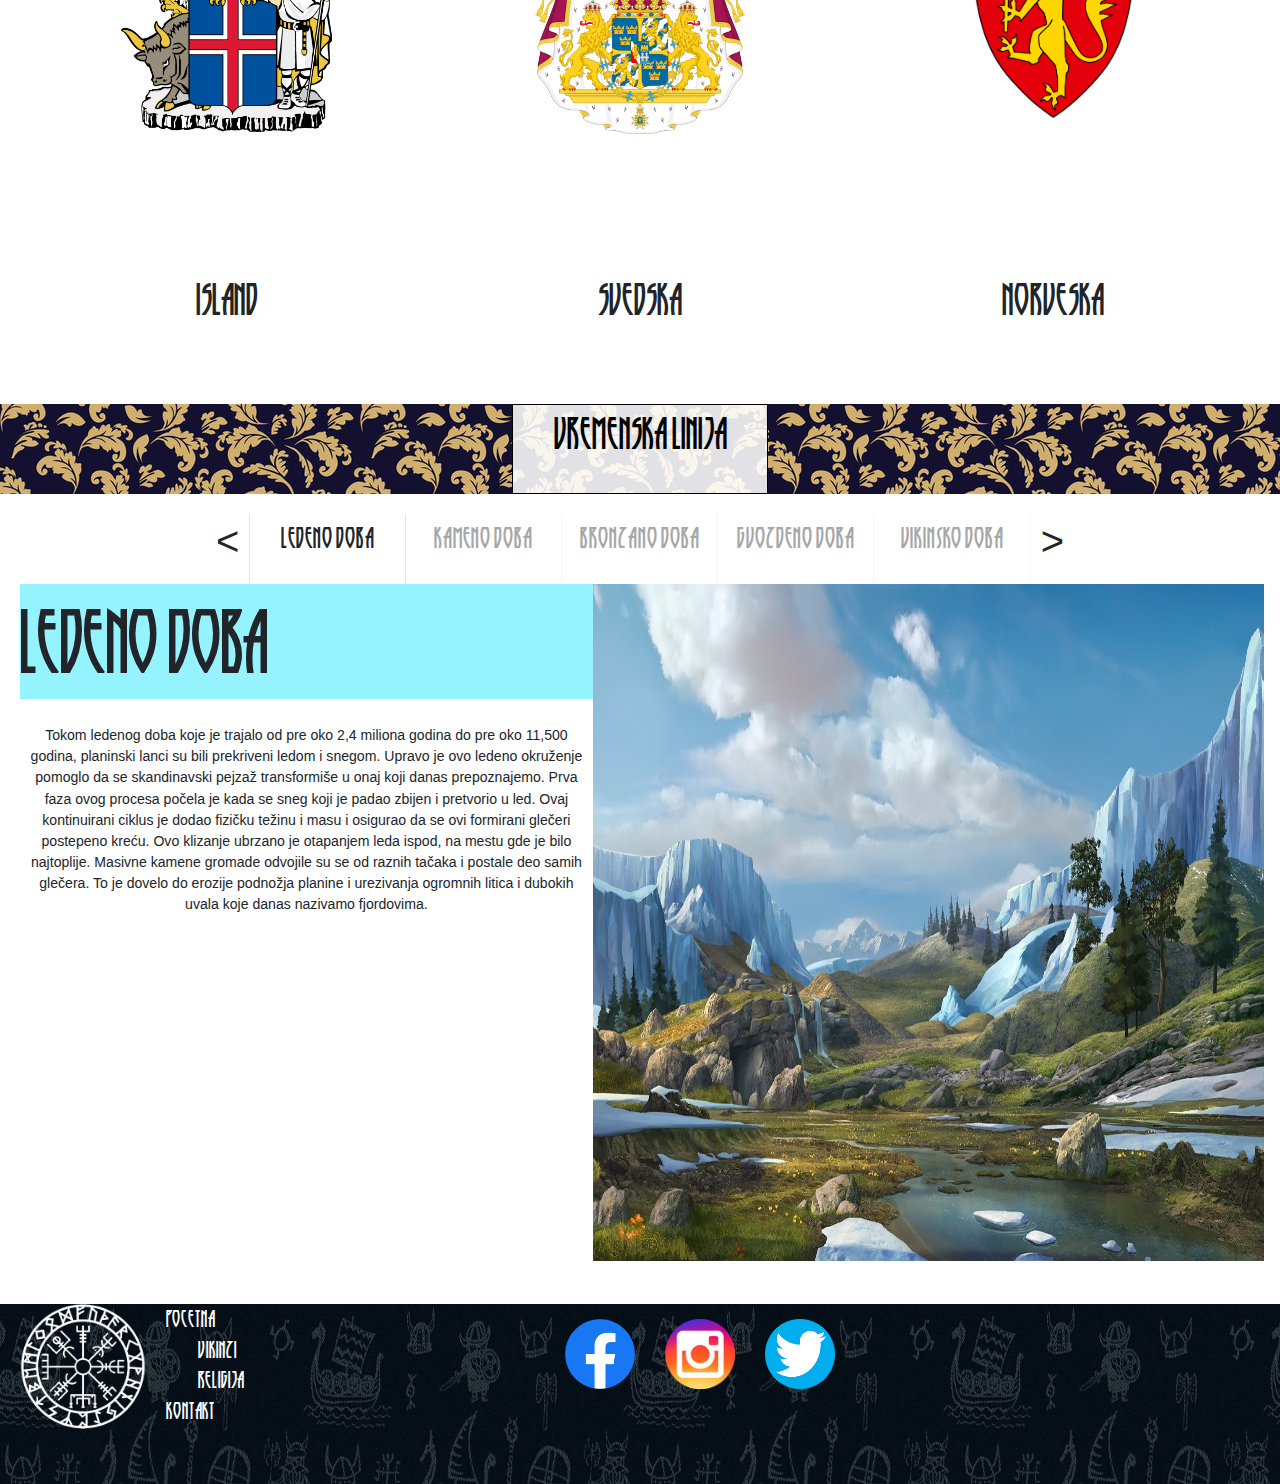
==== commit 836f1526: "1" ====
--- a/index.html
+++ b/index.html
@@ -131,8 +131,6 @@
             <p class = "strelica" onclick="funkcijaStreliceDesno()">></p>
         </div>
         <div class = "timeline_body">
-
-            <br><br>
             <div class = "age" id="iceage">
 
                 <div class = "age_text">
@@ -200,7 +198,6 @@
             </div>
         </div>
     </div>
-    <br><br>
 
 
     <div class = "footer">
@@ -211,13 +208,9 @@
             &nbsp&nbsp&nbsp&nbsp&nbsp&nbsp&nbsp&nbsp&nbsp<a href="religija.html">Religija</a> <br>
             <a href="kontakt.html">Kontakt</a>
         </div>
-        <div class = "footer_button"></div>
-        <div style = "height:70%;width:15%; display:flex;margin:auto;">
-
-            <a href = "https://www.facebook.com"class = "slika" style="text-align: center; padding:5px;"><img src="img/facebook.webp" style="height:70%"alt=""></a> 
-            <a href = "https://www.instagram.com"class = "slika" style="text-align: center; padding:5px;"><img src="img/instagram.png" style="height:70%"alt=""></a>
-            <a href = "https://www.twitter.com"class = "slika" style="text-align: center; padding:5px;"><img src="img/twitter.png" style="height:70%"alt=""></a>
-            </div>
+        <a href = "https://www.facebook.com" class = "link"><img class = "logo" src="img/facebook.webp" alt=""></a> 
+        <a href = "https://www.instagram.com"  class = "link"><img class = "logo" src="img/instagram.png" alt=""></a>
+        <a href = "https://www.twitter.com"  class = "link"><img class = "logo" src="img/twitter.png" alt=""></a>
     </div>
 </body>
 </html>--- a/index.css
+++ b/index.css
@@ -109,7 +109,7 @@
 
 .timeline {
     width:100%;
-    height:100vh;
+    height:90vh;
     padding:20px;
 }
 .timeline_head {
@@ -137,8 +137,7 @@
 }
 .timeline_body {
     width:100%;
-    height:80%;
-    margin-top: 40px;
+    height:90%;
 }
 .timeline_linija {
     width:100%;
@@ -170,7 +169,6 @@
 .iceage_img {
     background-image: url('img/iceAge.jpg');
     background-size: 100% 100%;
-
     width:54.5%;
     height:100%;
 }
@@ -370,7 +368,15 @@
     text-decoration: none;
     color: #add8e6;
 }
-.slika:hover {
-    zoom:150%;
-    cursor: pointer;
+.logo {
+    width: 100px;
+    height: 100px;
+    padding: 15px;
+}
+.link {
+    width: 100px;
+    height: 100px;
+}
+.logo:hover {
+    zoom:105%;
 }